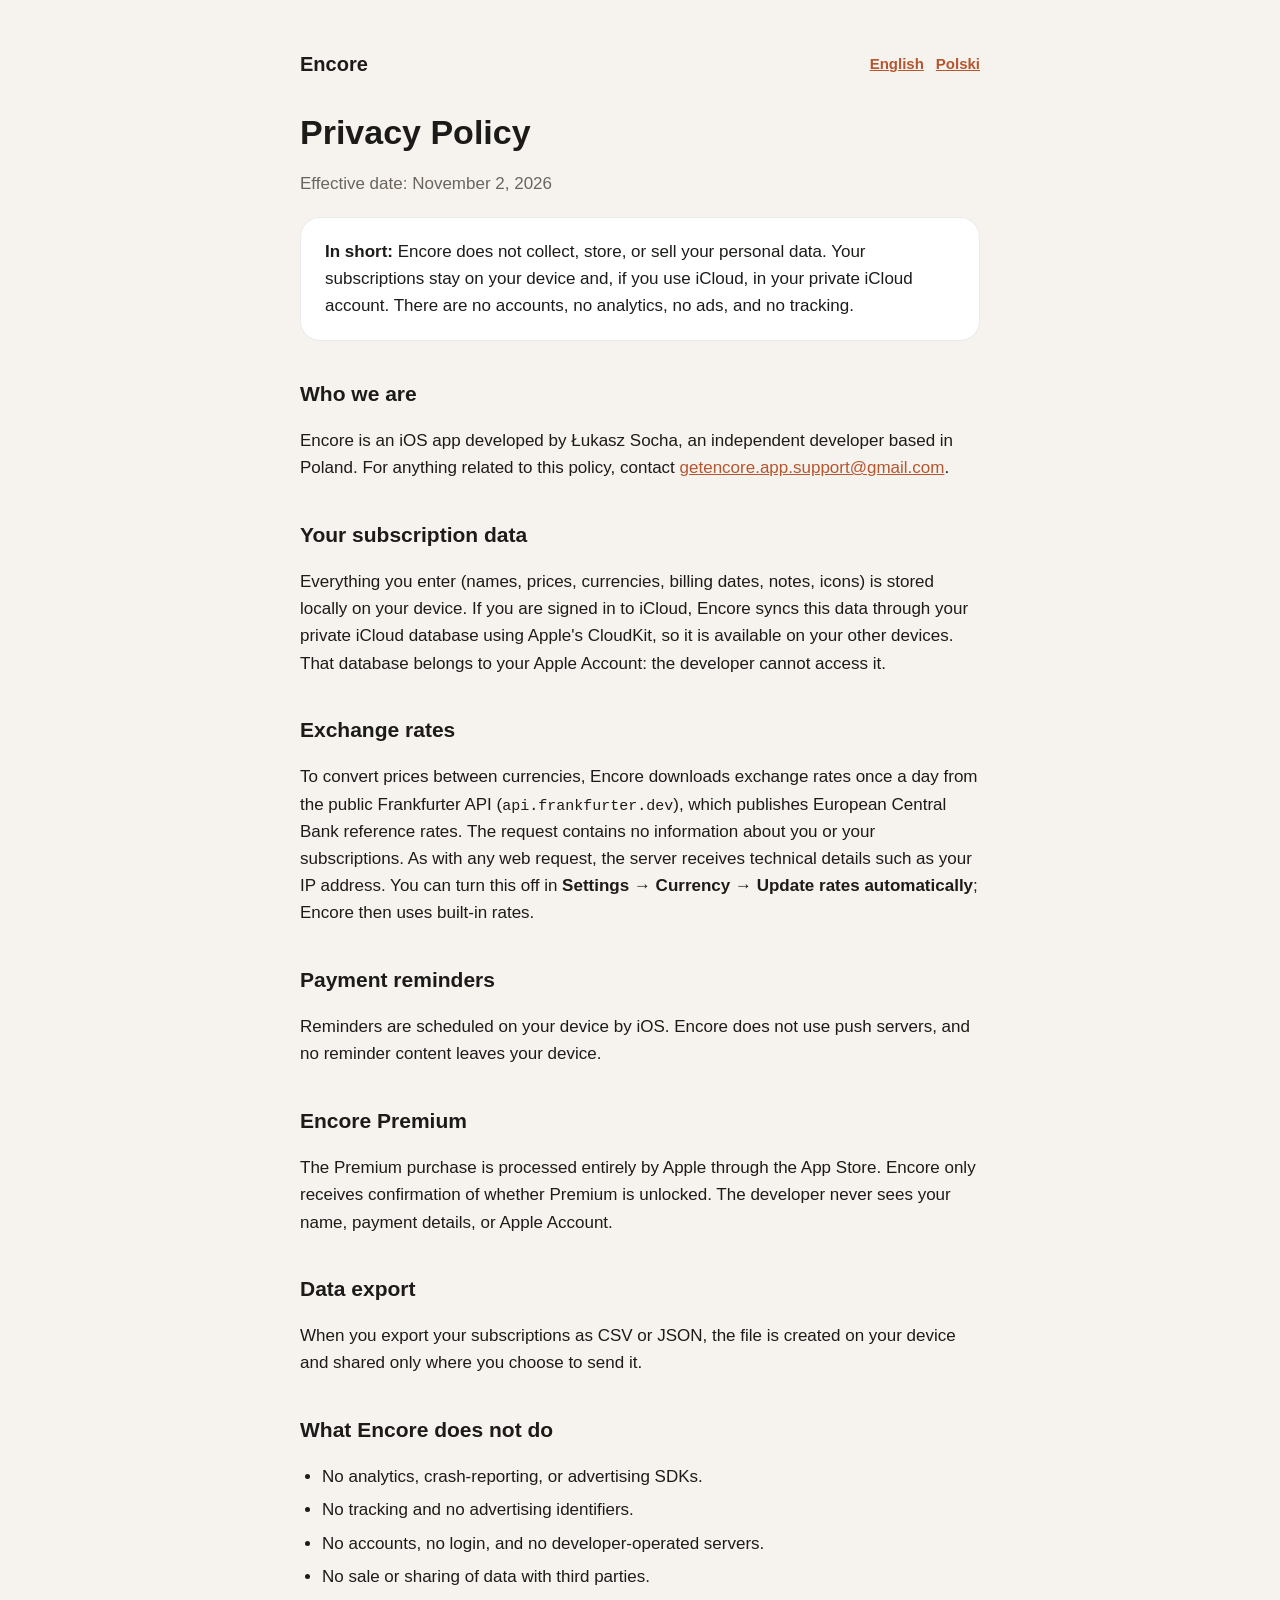
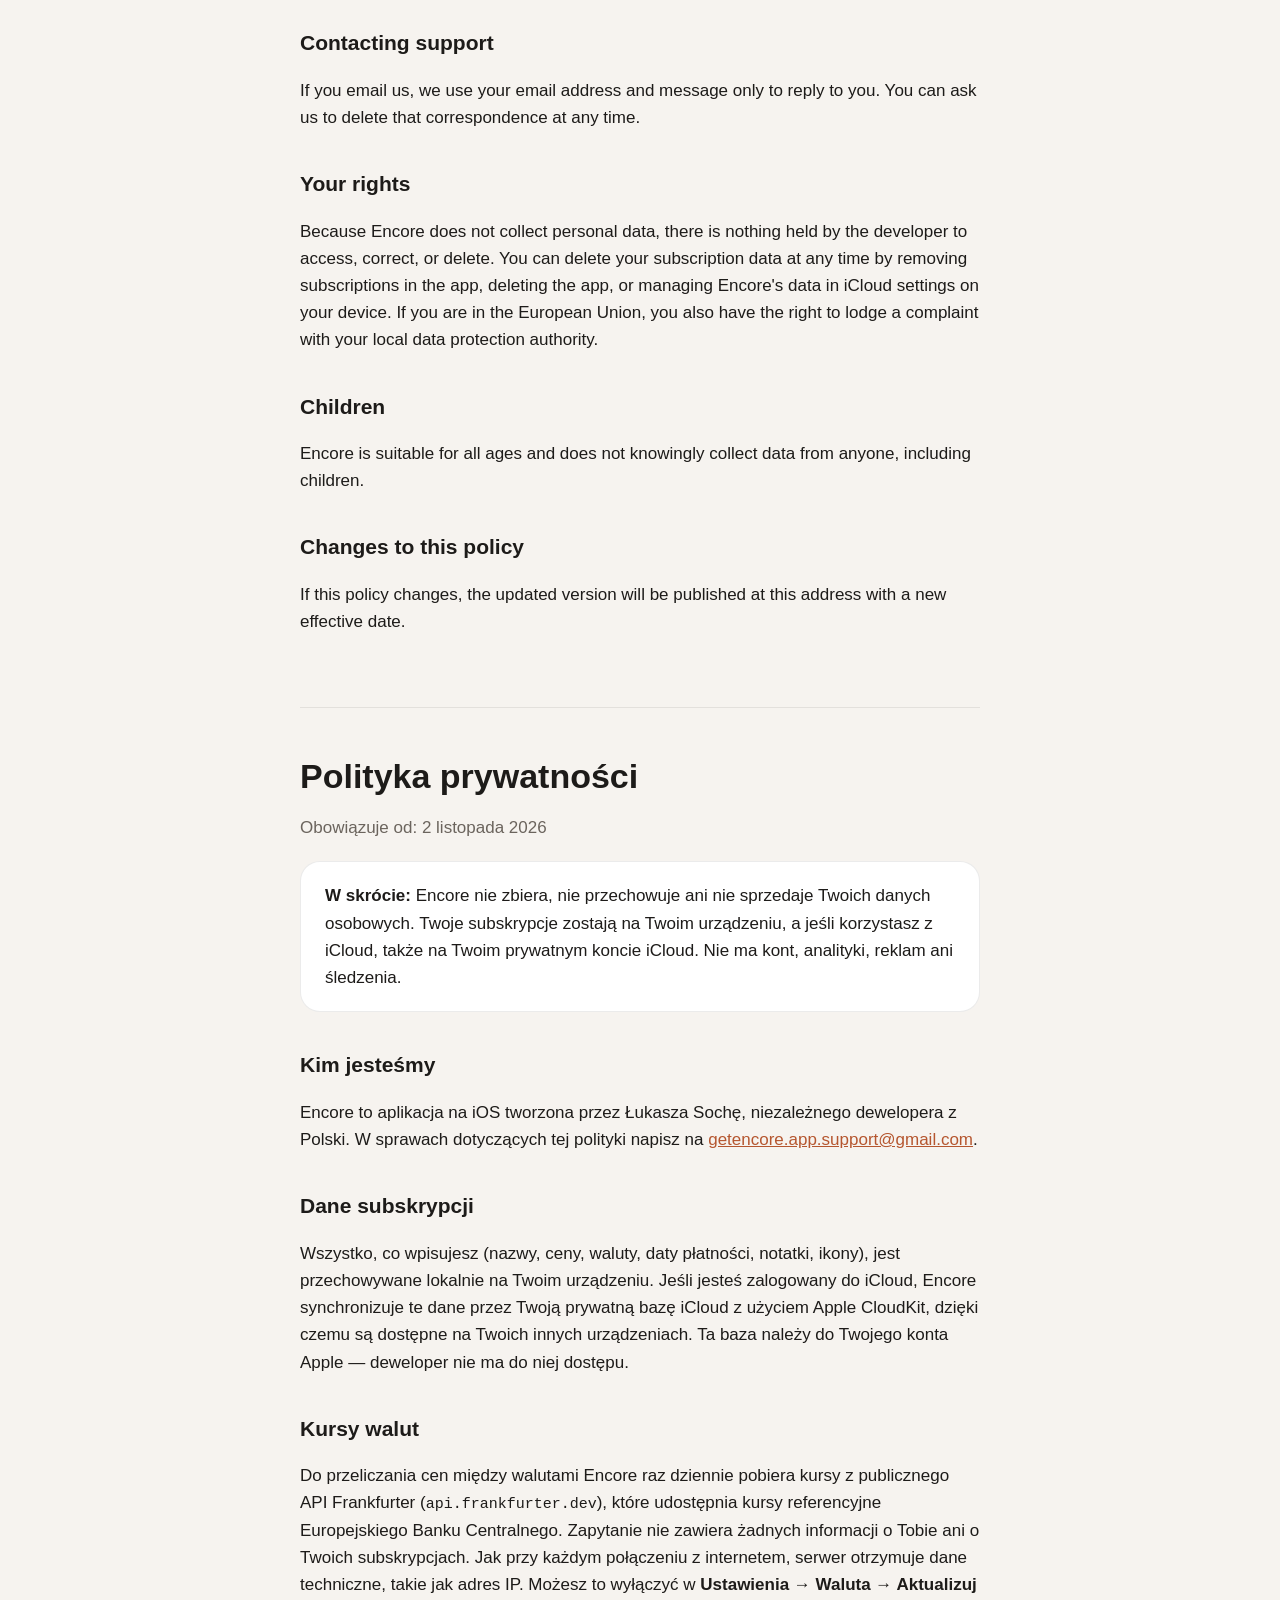
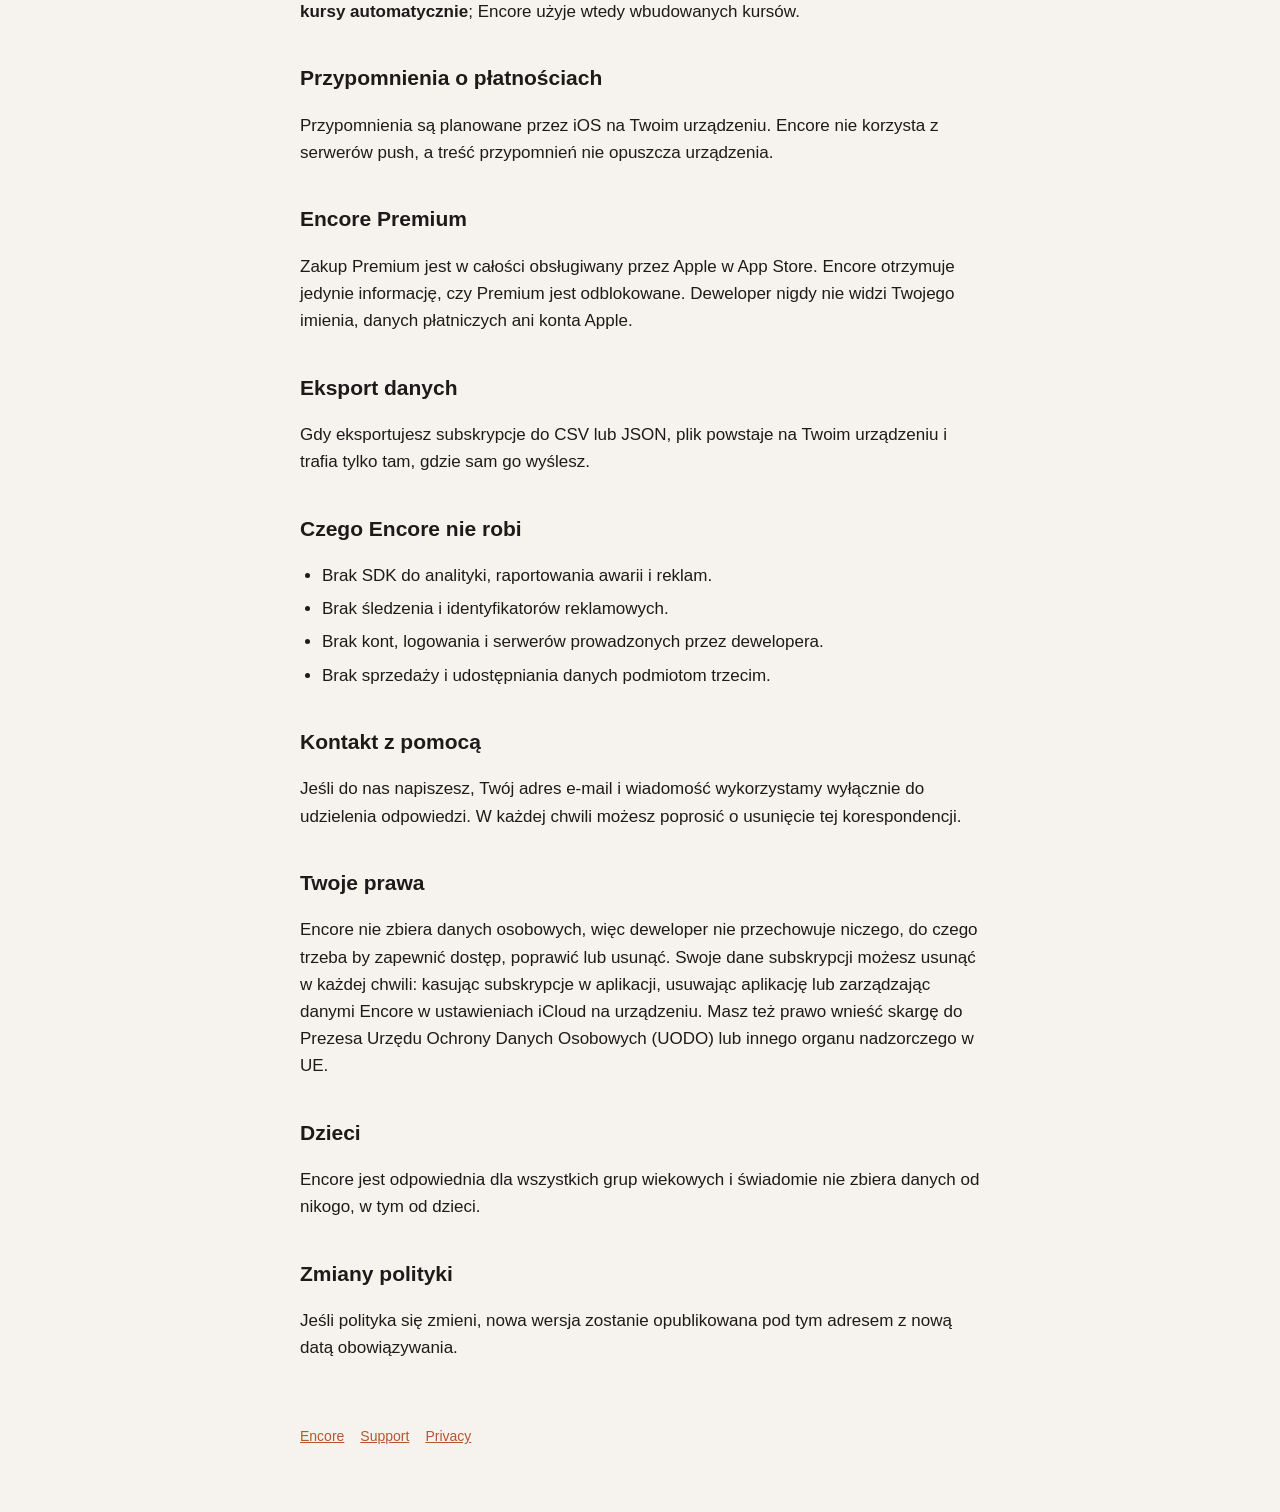
==== privacy.html @ 8f27d1cf "Privacy policy, support and landing pages" ====
<!DOCTYPE html>
<html lang="en">
<head>
  <meta charset="UTF-8">
  <meta name="viewport" content="width=device-width, initial-scale=1">
  <title>Encore — Privacy Policy</title>
  <meta name="description" content="Encore keeps your subscriptions on your device. No accounts, no analytics, no tracking.">
  <link rel="stylesheet" href="style.css">
</head>
<body>
<main>
  <header class="site">
    <a class="brand" href="./">Encore</a>
    <nav class="lang"><a href="#en">English</a><a href="#pl">Polski</a></nav>
  </header>

  <section class="lang-block" id="en" lang="en">
    <h1>Privacy Policy</h1>
    <p class="muted">Effective date: November 2, 2026</p>

    <div class="card">
      <p><strong>In short:</strong> Encore does not collect, store, or sell your personal data.
      Your subscriptions stay on your device and, if you use iCloud, in your private iCloud account.
      There are no accounts, no analytics, no ads, and no tracking.</p>
    </div>

    <h2>Who we are</h2>
    <p>Encore is an iOS app developed by Łukasz Socha, an independent developer based in Poland.
    For anything related to this policy, contact
    <a href="mailto:getencore.app.support@gmail.com">getencore.app.support@gmail.com</a>.</p>

    <h2>Your subscription data</h2>
    <p>Everything you enter (names, prices, currencies, billing dates, notes, icons) is stored
    locally on your device. If you are signed in to iCloud, Encore syncs this data through your
    private iCloud database using Apple's CloudKit, so it is available on your other devices.
    That database belongs to your Apple Account: the developer cannot access it.</p>

    <h2>Exchange rates</h2>
    <p>To convert prices between currencies, Encore downloads exchange rates once a day from the
    public Frankfurter API (<code>api.frankfurter.dev</code>), which publishes European Central Bank
    reference rates. The request contains no information about you or your subscriptions. As with
    any web request, the server receives technical details such as your IP address. You can turn
    this off in <strong>Settings → Currency → Update rates automatically</strong>; Encore then uses
    built-in rates.</p>

    <h2>Payment reminders</h2>
    <p>Reminders are scheduled on your device by iOS. Encore does not use push servers, and no
    reminder content leaves your device.</p>

    <h2>Encore Premium</h2>
    <p>The Premium purchase is processed entirely by Apple through the App Store. Encore only
    receives confirmation of whether Premium is unlocked. The developer never sees your name,
    payment details, or Apple Account.</p>

    <h2>Data export</h2>
    <p>When you export your subscriptions as CSV or JSON, the file is created on your device and
    shared only where you choose to send it.</p>

    <h2>What Encore does not do</h2>
    <ul>
      <li>No analytics, crash-reporting, or advertising SDKs.</li>
      <li>No tracking and no advertising identifiers.</li>
      <li>No accounts, no login, and no developer-operated servers.</li>
      <li>No sale or sharing of data with third parties.</li>
    </ul>

    <h2>Contacting support</h2>
    <p>If you email us, we use your email address and message only to reply to you. You can ask us
    to delete that correspondence at any time.</p>

    <h2>Your rights</h2>
    <p>Because Encore does not collect personal data, there is nothing held by the developer to
    access, correct, or delete. You can delete your subscription data at any time by removing
    subscriptions in the app, deleting the app, or managing Encore's data in iCloud settings on
    your device. If you are in the European Union, you also have the right to lodge a complaint
    with your local data protection authority.</p>

    <h2>Children</h2>
    <p>Encore is suitable for all ages and does not knowingly collect data from anyone,
    including children.</p>

    <h2>Changes to this policy</h2>
    <p>If this policy changes, the updated version will be published at this address with a new
    effective date.</p>
  </section>

  <section class="lang-block" id="pl" lang="pl">
    <h1>Polityka prywatności</h1>
    <p class="muted">Obowiązuje od: 2 listopada 2026</p>

    <div class="card">
      <p><strong>W skrócie:</strong> Encore nie zbiera, nie przechowuje ani nie sprzedaje Twoich
      danych osobowych. Twoje subskrypcje zostają na Twoim urządzeniu, a jeśli korzystasz z iCloud,
      także na Twoim prywatnym koncie iCloud. Nie ma kont, analityki, reklam ani śledzenia.</p>
    </div>

    <h2>Kim jesteśmy</h2>
    <p>Encore to aplikacja na iOS tworzona przez Łukasza Sochę, niezależnego dewelopera z Polski.
    W sprawach dotyczących tej polityki napisz na
    <a href="mailto:getencore.app.support@gmail.com">getencore.app.support@gmail.com</a>.</p>

    <h2>Dane subskrypcji</h2>
    <p>Wszystko, co wpisujesz (nazwy, ceny, waluty, daty płatności, notatki, ikony), jest
    przechowywane lokalnie na Twoim urządzeniu. Jeśli jesteś zalogowany do iCloud, Encore
    synchronizuje te dane przez Twoją prywatną bazę iCloud z użyciem Apple CloudKit, dzięki czemu
    są dostępne na Twoich innych urządzeniach. Ta baza należy do Twojego konta Apple — deweloper
    nie ma do niej dostępu.</p>

    <h2>Kursy walut</h2>
    <p>Do przeliczania cen między walutami Encore raz dziennie pobiera kursy z publicznego API
    Frankfurter (<code>api.frankfurter.dev</code>), które udostępnia kursy referencyjne Europejskiego
    Banku Centralnego. Zapytanie nie zawiera żadnych informacji o Tobie ani o Twoich subskrypcjach.
    Jak przy każdym połączeniu z internetem, serwer otrzymuje dane techniczne, takie jak adres IP.
    Możesz to wyłączyć w <strong>Ustawienia → Waluta → Aktualizuj kursy automatycznie</strong>;
    Encore użyje wtedy wbudowanych kursów.</p>

    <h2>Przypomnienia o płatnościach</h2>
    <p>Przypomnienia są planowane przez iOS na Twoim urządzeniu. Encore nie korzysta z serwerów
    push, a treść przypomnień nie opuszcza urządzenia.</p>

    <h2>Encore Premium</h2>
    <p>Zakup Premium jest w całości obsługiwany przez Apple w App Store. Encore otrzymuje jedynie
    informację, czy Premium jest odblokowane. Deweloper nigdy nie widzi Twojego imienia, danych
    płatniczych ani konta Apple.</p>

    <h2>Eksport danych</h2>
    <p>Gdy eksportujesz subskrypcje do CSV lub JSON, plik powstaje na Twoim urządzeniu i trafia
    tylko tam, gdzie sam go wyślesz.</p>

    <h2>Czego Encore nie robi</h2>
    <ul>
      <li>Brak SDK do analityki, raportowania awarii i reklam.</li>
      <li>Brak śledzenia i identyfikatorów reklamowych.</li>
      <li>Brak kont, logowania i serwerów prowadzonych przez dewelopera.</li>
      <li>Brak sprzedaży i udostępniania danych podmiotom trzecim.</li>
    </ul>

    <h2>Kontakt z pomocą</h2>
    <p>Jeśli do nas napiszesz, Twój adres e-mail i wiadomość wykorzystamy wyłącznie do udzielenia
    odpowiedzi. W każdej chwili możesz poprosić o usunięcie tej korespondencji.</p>

    <h2>Twoje prawa</h2>
    <p>Encore nie zbiera danych osobowych, więc deweloper nie przechowuje niczego, do czego
    trzeba by zapewnić dostęp, poprawić lub usunąć. Swoje dane subskrypcji możesz usunąć w każdej
    chwili: kasując subskrypcje w aplikacji, usuwając aplikację lub zarządzając danymi Encore w
    ustawieniach iCloud na urządzeniu. Masz też prawo wnieść skargę do Prezesa Urzędu Ochrony
    Danych Osobowych (UODO) lub innego organu nadzorczego w UE.</p>

    <h2>Dzieci</h2>
    <p>Encore jest odpowiednia dla wszystkich grup wiekowych i świadomie nie zbiera danych od
    nikogo, w tym od dzieci.</p>

    <h2>Zmiany polityki</h2>
    <p>Jeśli polityka się zmieni, nowa wersja zostanie opublikowana pod tym adresem z nową datą
    obowiązywania.</p>
  </section>

  <footer>
    <a href="./">Encore</a><a href="support.html">Support</a><a href="privacy.html">Privacy</a>
  </footer>
</main>
</body>
</html>
---- style.css ----
:root {
  color-scheme: light dark;
  --bg: #f6f3ef;
  --card: #ffffff;
  --text: #1d1b19;
  --muted: #6b645d;
  --accent: #b5562f;
  --border: rgba(0, 0, 0, 0.08);
}

@media (prefers-color-scheme: dark) {
  :root {
    --bg: #141210;
    --card: #1f1c19;
    --text: #f3efea;
    --muted: #a59d95;
    --accent: #e48b62;
    --border: rgba(255, 255, 255, 0.1);
  }
}

* { box-sizing: border-box; }

body {
  margin: 0;
  background: var(--bg);
  color: var(--text);
  font: 17px/1.6 -apple-system, BlinkMacSystemFont, "SF Pro Text", "Segoe UI", Roboto, sans-serif;
  -webkit-text-size-adjust: 100%;
}

main {
  max-width: 720px;
  margin: 0 auto;
  padding: 48px 20px 64px;
}

header.site {
  display: flex;
  align-items: center;
  justify-content: space-between;
  gap: 16px;
  margin-bottom: 32px;
}

header.site a.brand {
  font-weight: 700;
  font-size: 20px;
  color: var(--text);
  text-decoration: none;
}

nav.lang a {
  margin-left: 12px;
  font-size: 15px;
  font-weight: 600;
}

h1 {
  font-size: 34px;
  line-height: 1.2;
  margin: 0 0 8px;
}

h2 {
  font-size: 21px;
  margin: 36px 0 8px;
}

p, li { color: var(--text); }

.muted { color: var(--muted); }

a { color: var(--accent); }

section.lang-block + section.lang-block {
  margin-top: 72px;
  padding-top: 48px;
  border-top: 1px solid var(--border);
}

.card {
  background: var(--card);
  border: 1px solid var(--border);
  border-radius: 20px;
  padding: 20px 24px;
  margin: 20px 0;
}

.card p:first-child { margin-top: 0; }
.card p:last-child { margin-bottom: 0; }

ul { padding-left: 22px; }
li + li { margin-top: 6px; }

code {
  font: 15px ui-monospace, SFMono-Regular, Menlo, monospace;
}

footer {
  margin-top: 64px;
  font-size: 14px;
  color: var(--muted);
}

footer a { margin-right: 16px; }
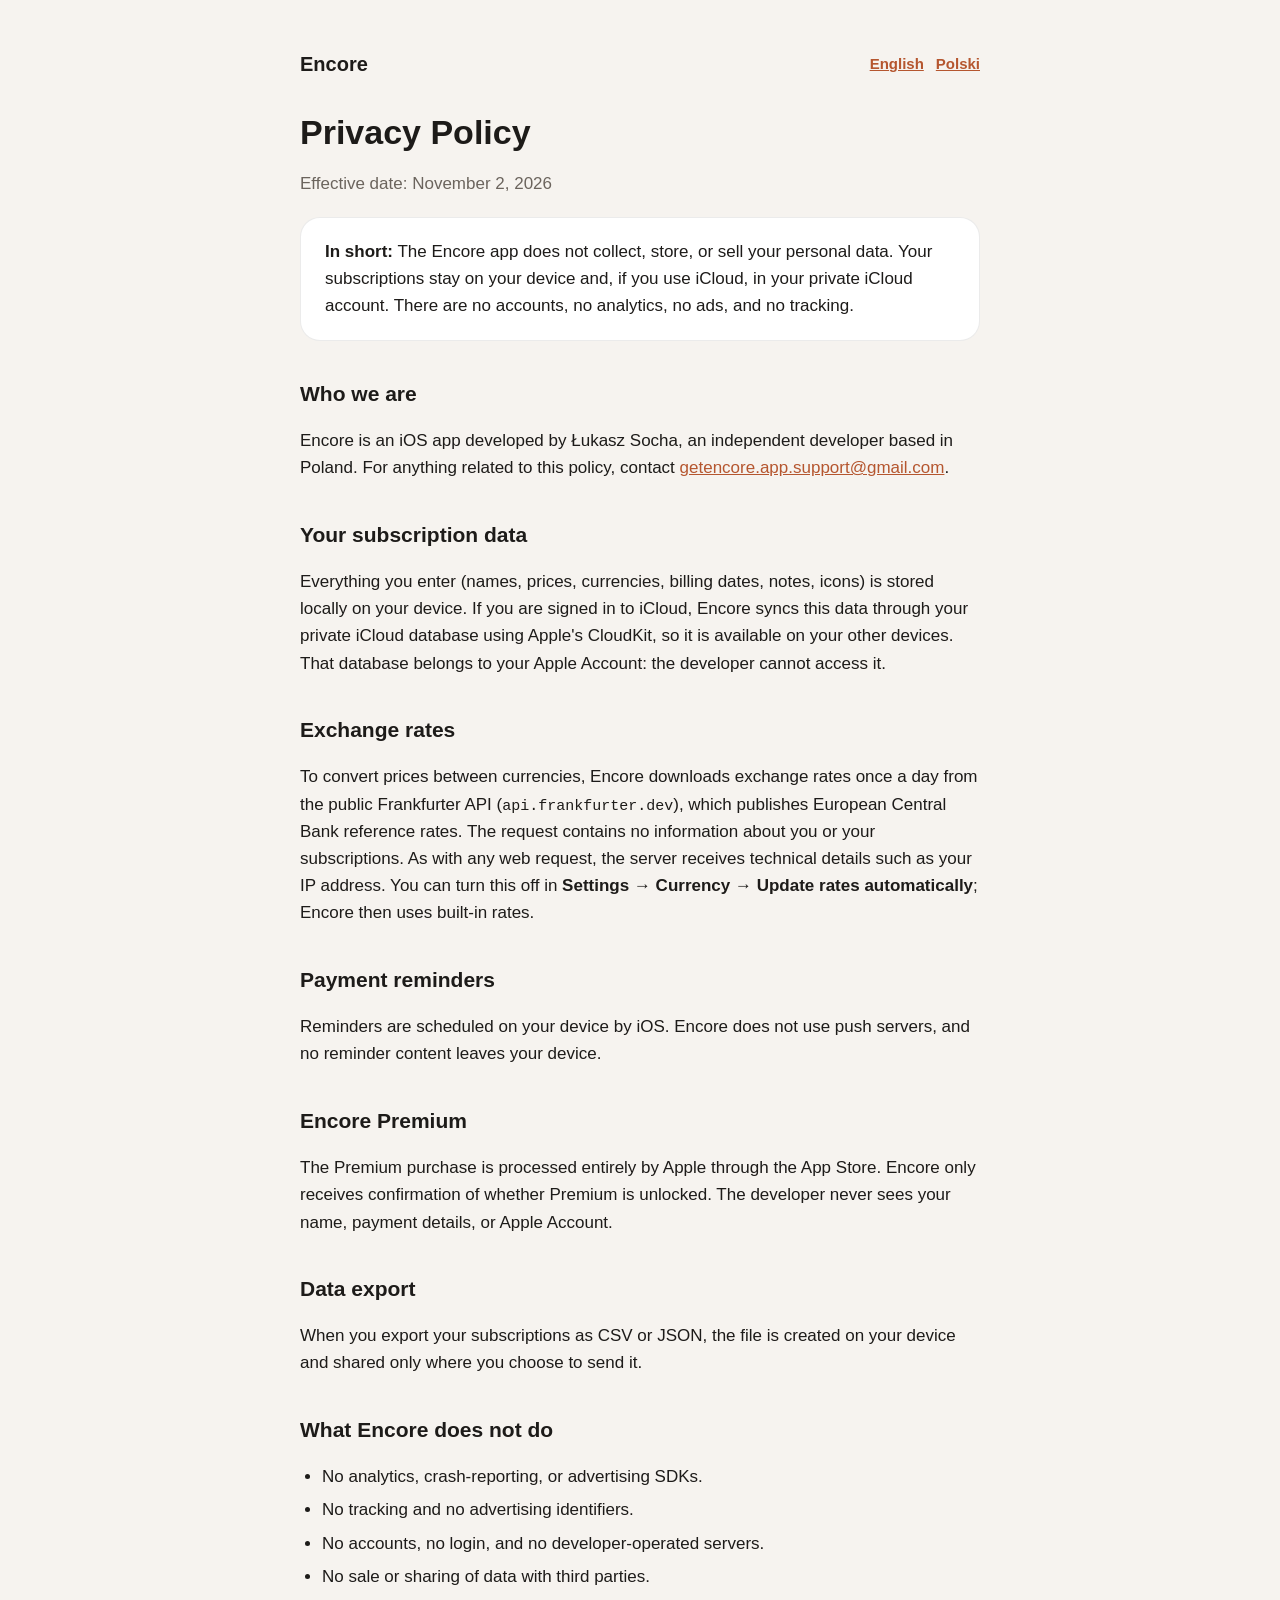
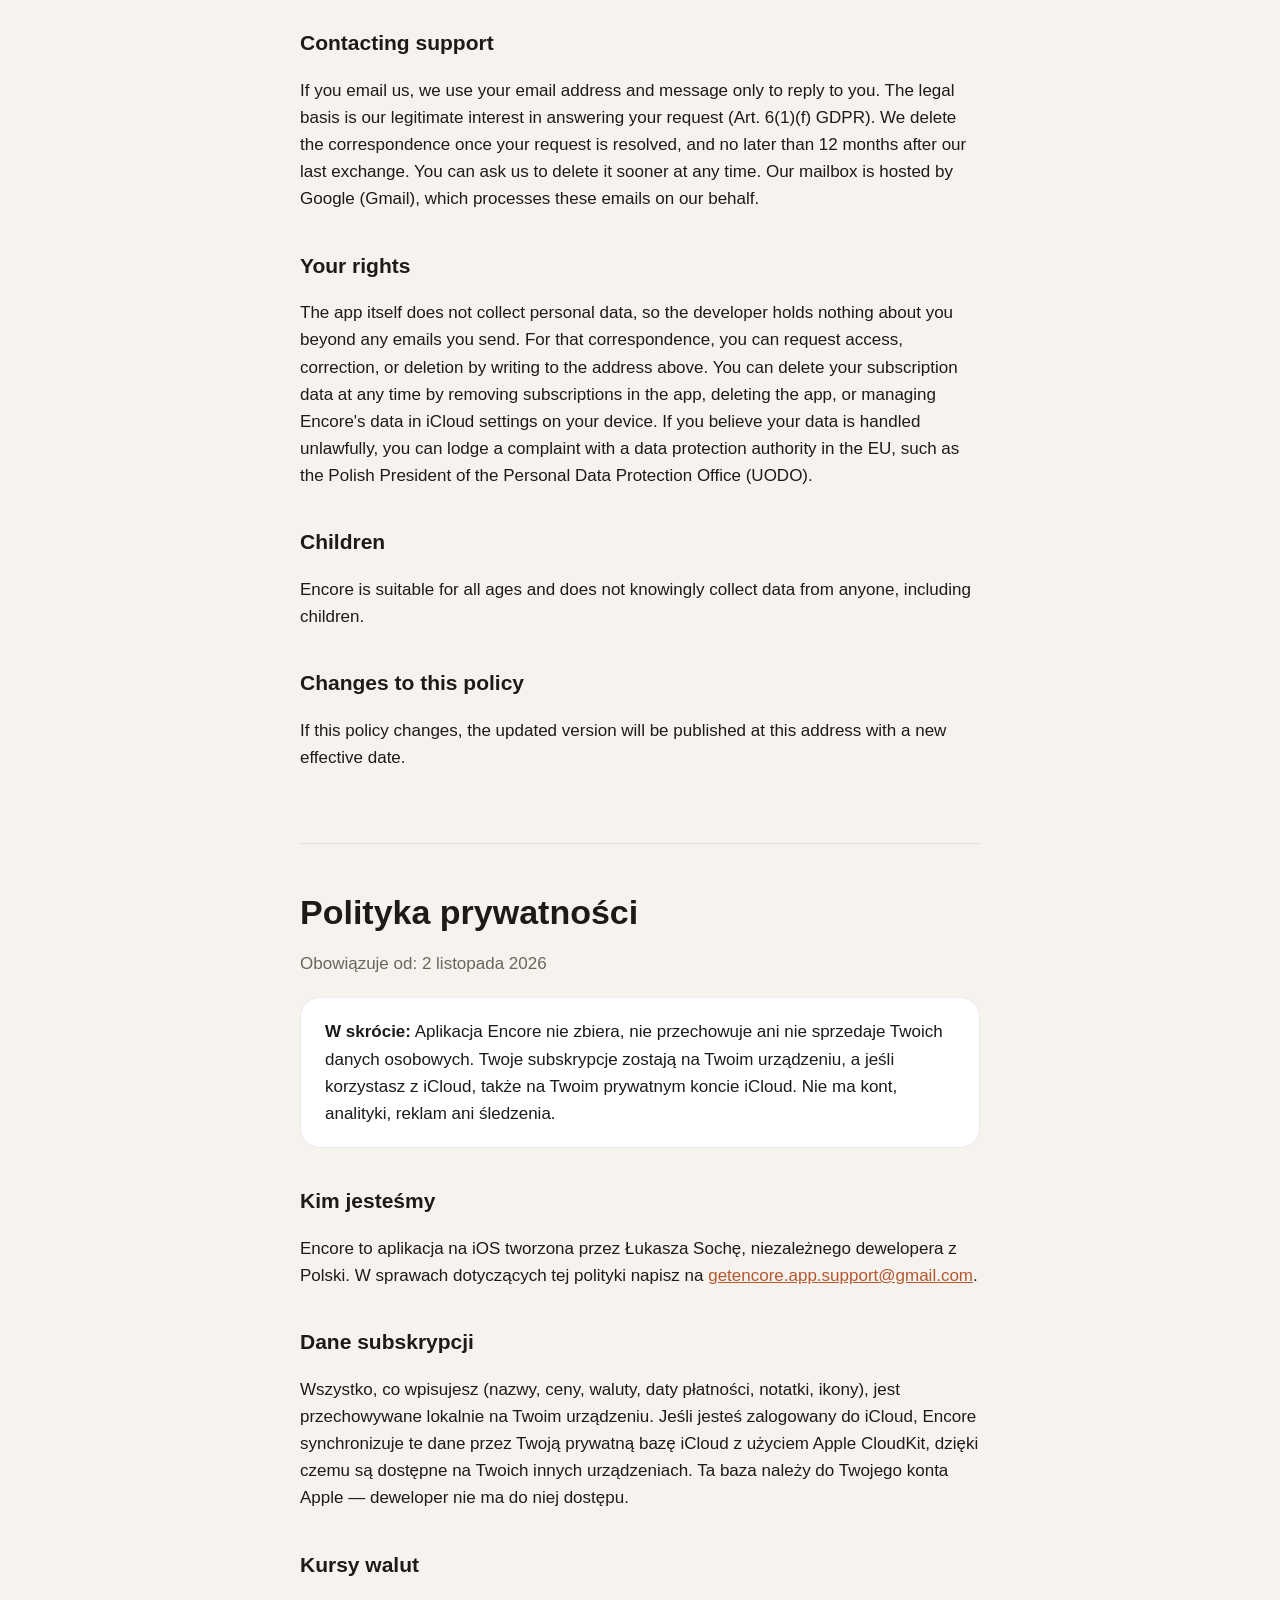
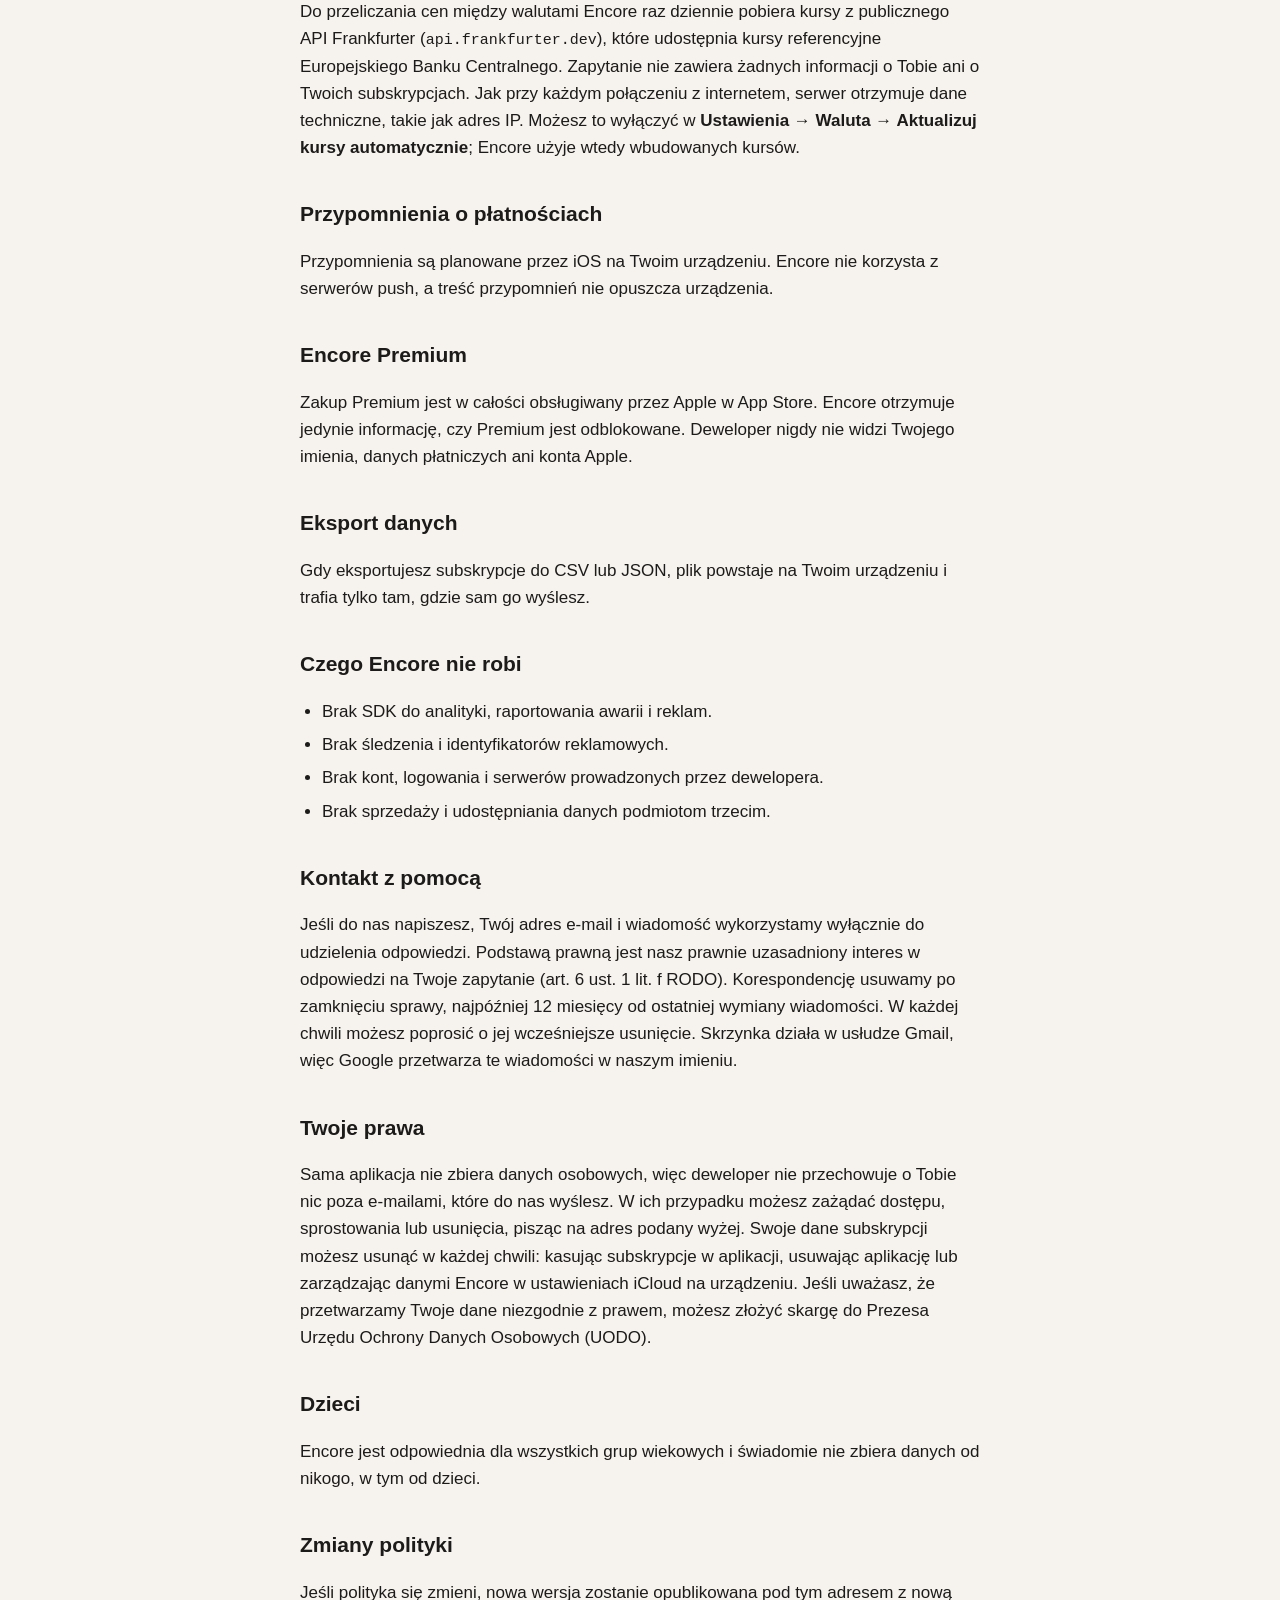
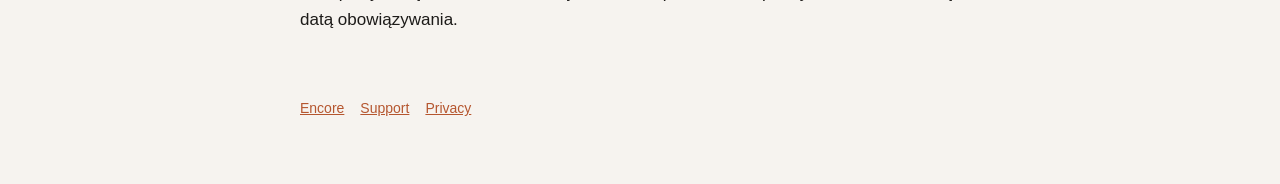
==== commit 3276adfc: "privacy: legal basis and retention for support email" ====
--- a/privacy.html
+++ b/privacy.html
@@ -19,7 +19,7 @@
     <p class="muted">Effective date: November 2, 2026</p>
 
     <div class="card">
-      <p><strong>In short:</strong> Encore does not collect, store, or sell your personal data.
+      <p><strong>In short:</strong> The Encore app does not collect, store, or sell your personal data.
       Your subscriptions stay on your device and, if you use iCloud, in your private iCloud account.
       There are no accounts, no analytics, no ads, and no tracking.</p>
     </div>
@@ -65,15 +65,20 @@
     </ul>
 
     <h2>Contacting support</h2>
-    <p>If you email us, we use your email address and message only to reply to you. You can ask us
-    to delete that correspondence at any time.</p>
+    <p>If you email us, we use your email address and message only to reply to you. The legal
+    basis is our legitimate interest in answering your request (Art. 6(1)(f) GDPR). We delete the
+    correspondence once your request is resolved, and no later than 12 months after our last
+    exchange. You can ask us to delete it sooner at any time. Our mailbox is hosted by Google
+    (Gmail), which processes these emails on our behalf.</p>
 
     <h2>Your rights</h2>
-    <p>Because Encore does not collect personal data, there is nothing held by the developer to
-    access, correct, or delete. You can delete your subscription data at any time by removing
-    subscriptions in the app, deleting the app, or managing Encore's data in iCloud settings on
-    your device. If you are in the European Union, you also have the right to lodge a complaint
-    with your local data protection authority.</p>
+    <p>The app itself does not collect personal data, so the developer holds nothing about you
+    beyond any emails you send. For that correspondence, you can request access, correction, or
+    deletion by writing to the address above. You can delete your subscription data at any time
+    by removing subscriptions in the app, deleting the app, or managing Encore's data in iCloud
+    settings on your device. If you believe your data is handled unlawfully, you can lodge a
+    complaint with a data protection authority in the EU, such as the Polish President of the
+    Personal Data Protection Office (UODO).</p>
 
     <h2>Children</h2>
     <p>Encore is suitable for all ages and does not knowingly collect data from anyone,
@@ -89,8 +94,8 @@
     <p class="muted">Obowiązuje od: 2 listopada 2026</p>
 
     <div class="card">
-      <p><strong>W skrócie:</strong> Encore nie zbiera, nie przechowuje ani nie sprzedaje Twoich
-      danych osobowych. Twoje subskrypcje zostają na Twoim urządzeniu, a jeśli korzystasz z iCloud,
+      <p><strong>W skrócie:</strong> Aplikacja Encore nie zbiera, nie przechowuje ani nie sprzedaje
+      Twoich danych osobowych. Twoje subskrypcje zostają na Twoim urządzeniu, a jeśli korzystasz z iCloud,
       także na Twoim prywatnym koncie iCloud. Nie ma kont, analityki, reklam ani śledzenia.</p>
     </div>
 
@@ -137,14 +142,19 @@
 
     <h2>Kontakt z pomocą</h2>
     <p>Jeśli do nas napiszesz, Twój adres e-mail i wiadomość wykorzystamy wyłącznie do udzielenia
-    odpowiedzi. W każdej chwili możesz poprosić o usunięcie tej korespondencji.</p>
+    odpowiedzi. Podstawą prawną jest nasz prawnie uzasadniony interes w odpowiedzi na Twoje
+    zapytanie (art. 6 ust. 1 lit. f RODO). Korespondencję usuwamy po zamknięciu sprawy, najpóźniej
+    12 miesięcy od ostatniej wymiany wiadomości. W każdej chwili możesz poprosić o jej wcześniejsze
+    usunięcie. Skrzynka działa w usłudze Gmail, więc Google przetwarza te wiadomości w naszym
+    imieniu.</p>
 
     <h2>Twoje prawa</h2>
-    <p>Encore nie zbiera danych osobowych, więc deweloper nie przechowuje niczego, do czego
-    trzeba by zapewnić dostęp, poprawić lub usunąć. Swoje dane subskrypcji możesz usunąć w każdej
-    chwili: kasując subskrypcje w aplikacji, usuwając aplikację lub zarządzając danymi Encore w
-    ustawieniach iCloud na urządzeniu. Masz też prawo wnieść skargę do Prezesa Urzędu Ochrony
-    Danych Osobowych (UODO) lub innego organu nadzorczego w UE.</p>
+    <p>Sama aplikacja nie zbiera danych osobowych, więc deweloper nie przechowuje o Tobie nic poza
+    e-mailami, które do nas wyślesz. W ich przypadku możesz zażądać dostępu, sprostowania lub
+    usunięcia, pisząc na adres podany wyżej. Swoje dane subskrypcji możesz usunąć w każdej chwili:
+    kasując subskrypcje w aplikacji, usuwając aplikację lub zarządzając danymi Encore w
+    ustawieniach iCloud na urządzeniu. Jeśli uważasz, że przetwarzamy Twoje dane niezgodnie
+    z prawem, możesz złożyć skargę do Prezesa Urzędu Ochrony Danych Osobowych (UODO).</p>
 
     <h2>Dzieci</h2>
     <p>Encore jest odpowiednia dla wszystkich grup wiekowych i świadomie nie zbiera danych od
